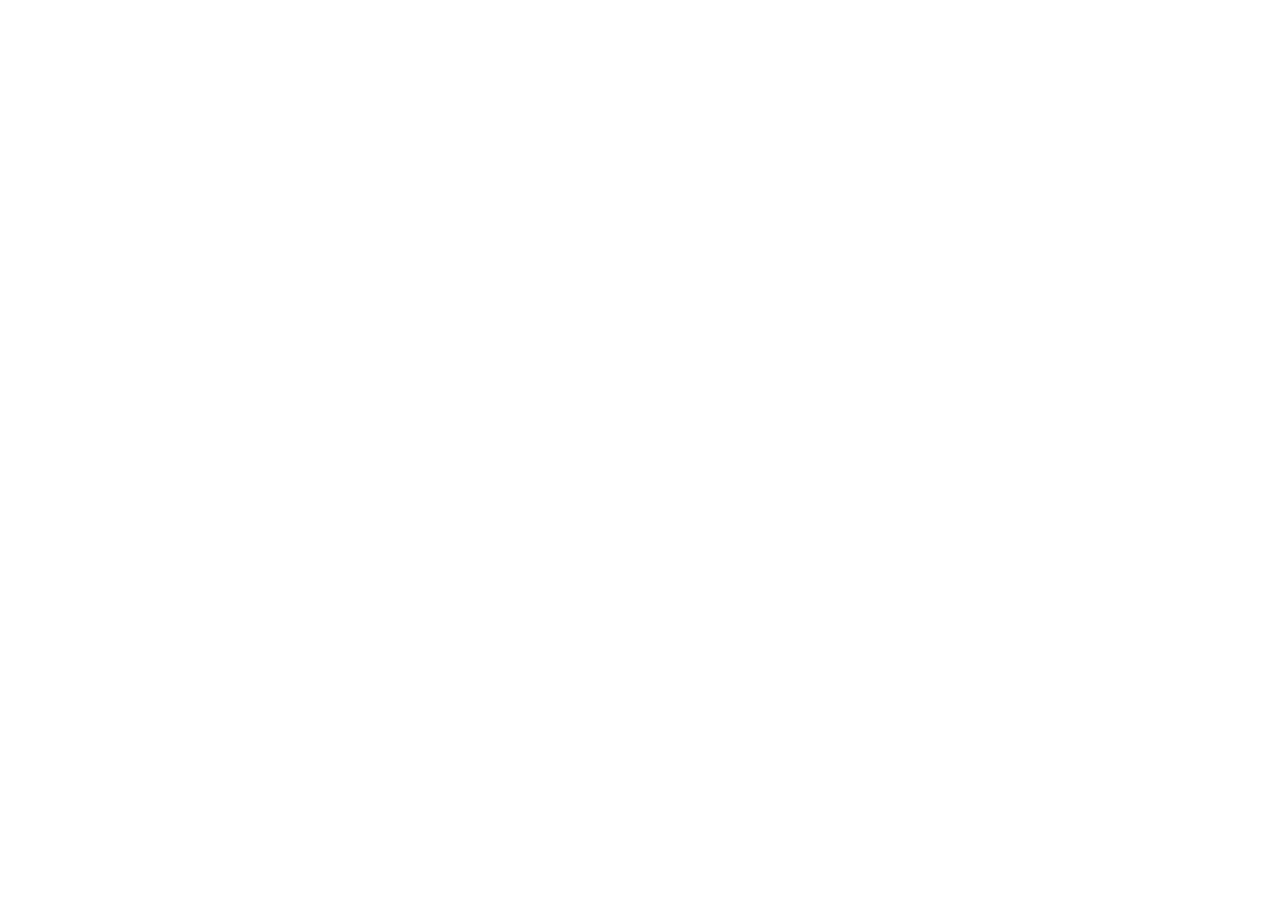
==== index.html @ fdaf888b "Rename html" ====
<!doctype html>
<html>
  <head>
    <meta charset="utf-8" />
    <script type="importmap">
      {
        "imports": {
          "three": "https://cdn.jsdelivr.net/npm/three@0.182.0/build/three.webgpu.js",
          "three/webgpu": "https://cdn.jsdelivr.net/npm/three@0.182.0/build/three.webgpu.js"
        }
      }
    </script>
    <script type="module">
      import * as THREE from "three/webgpu";

      // サイズを指定
      const width = 960;
      const height = 540;

      // レンダラーを作成
      const renderer = new THREE.WebGPURenderer({
        canvas: document.querySelector("#myCanvas"),
      });
      renderer.setPixelRatio(devicePixelRatio);
      renderer.setSize(width, height);

      renderer.setAnimationLoop(tick);

      // シーンを作成
      const scene = new THREE.Scene();
      scene.background = new THREE.Color(0x000000);

      // カメラを作成
      const camera = new THREE.PerspectiveCamera(45, width / height);
      camera.position.set(0, 0, +1000);

      // 箱を作成
      const geometry = new THREE.BoxGeometry(400, 400, 400);
      const material = new THREE.MeshNormalMaterial();
      const box = new THREE.Mesh(geometry, material);
      scene.add(box);

      // 毎フレーム時に実行されるループイベントです
      function tick() {
        box.rotation.y += 0.1
        renderer.render(scene, camera); // レンダリング
      }
    </script>
  </head>
  <body>
    <canvas id="myCanvas"></canvas>
  </body>
</html>
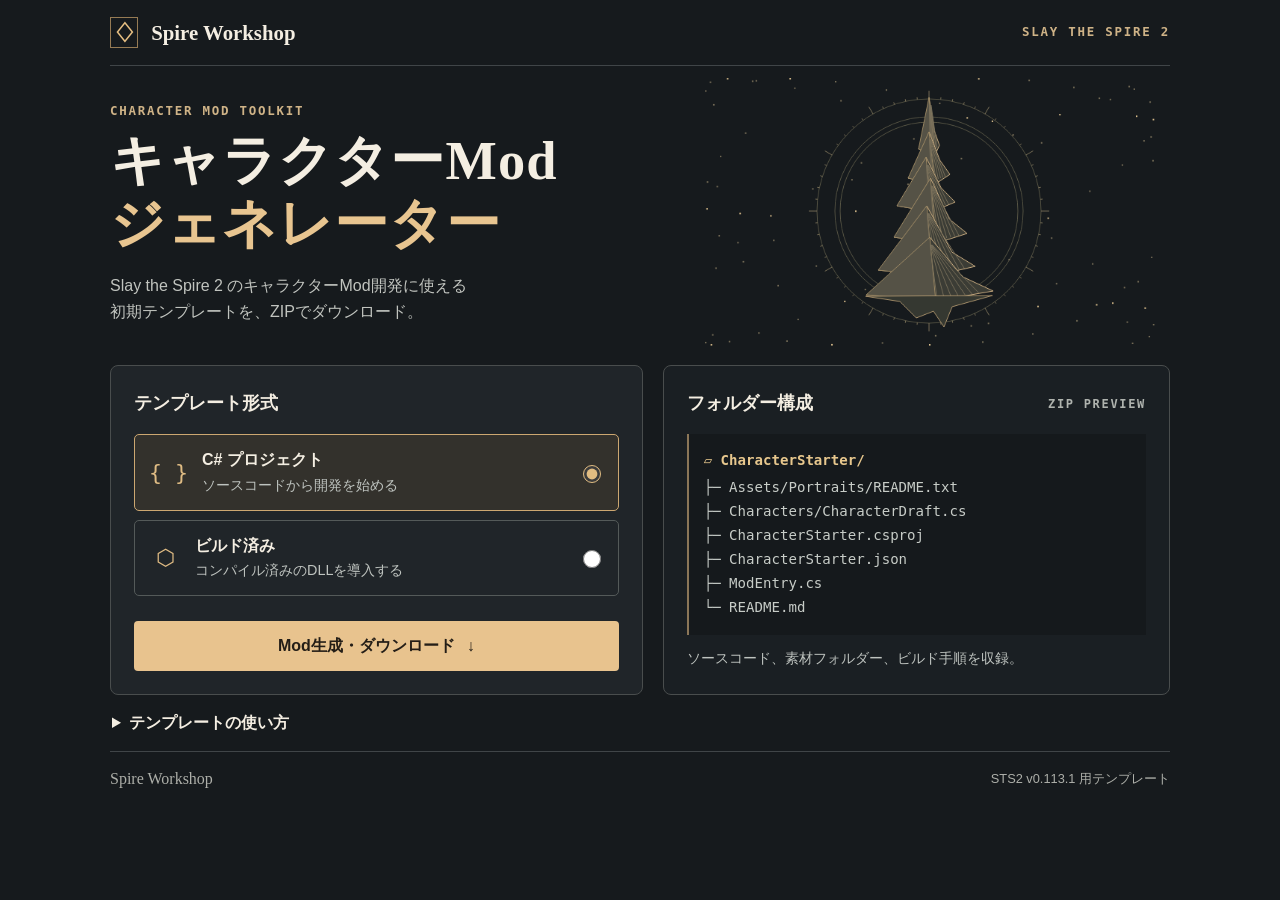
==== commit fb6dfca4: "Replace previous Pages site with STS2 character mod template generator" ====
--- a/index.html
+++ b/index.html
@@ -1,53 +1 @@
-<!doctype html>
-<html>
-  <head>
-    <meta charset="utf-8" />
-    <script type="importmap">
-      {
-        "imports": {
-          "three": "https://cdn.jsdelivr.net/npm/three@0.182.0/build/three.webgpu.js",
-          "three/webgpu": "https://cdn.jsdelivr.net/npm/three@0.182.0/build/three.webgpu.js"
-        }
-      }
-    </script>
-    <script type="module">
-      import * as THREE from "three/webgpu";
-
-      // サイズを指定
-      const width = 960;
-      const height = 540;
-
-      // レンダラーを作成
-      const renderer = new THREE.WebGPURenderer({
-        canvas: document.querySelector("#myCanvas"),
-      });
-      renderer.setPixelRatio(devicePixelRatio);
-      renderer.setSize(width, height);
-
-      renderer.setAnimationLoop(tick);
-
-      // シーンを作成
-      const scene = new THREE.Scene();
-      scene.background = new THREE.Color(0x000000);
-
-      // カメラを作成
-      const camera = new THREE.PerspectiveCamera(45, width / height);
-      camera.position.set(0, 0, +1000);
-
-      // 箱を作成
-      const geometry = new THREE.BoxGeometry(400, 400, 400);
-      const material = new THREE.MeshNormalMaterial();
-      const box = new THREE.Mesh(geometry, material);
-      scene.add(box);
-
-      // 毎フレーム時に実行されるループイベントです
-      function tick() {
-        box.rotation.y += 0.1
-        renderer.render(scene, camera); // レンダリング
-      }
-    </script>
-  </head>
-  <body>
-    <canvas id="myCanvas"></canvas>
-  </body>
-</html>
+<!doctype html><html lang="ja"><meta charset="utf-8"><meta http-equiv="refresh" content="0;url=./sts2-mod-generator/"><title>Spire Workshop</title><a href="./sts2-mod-generator/">STS2 キャラクターModジェネレーターを開く</a></html>
